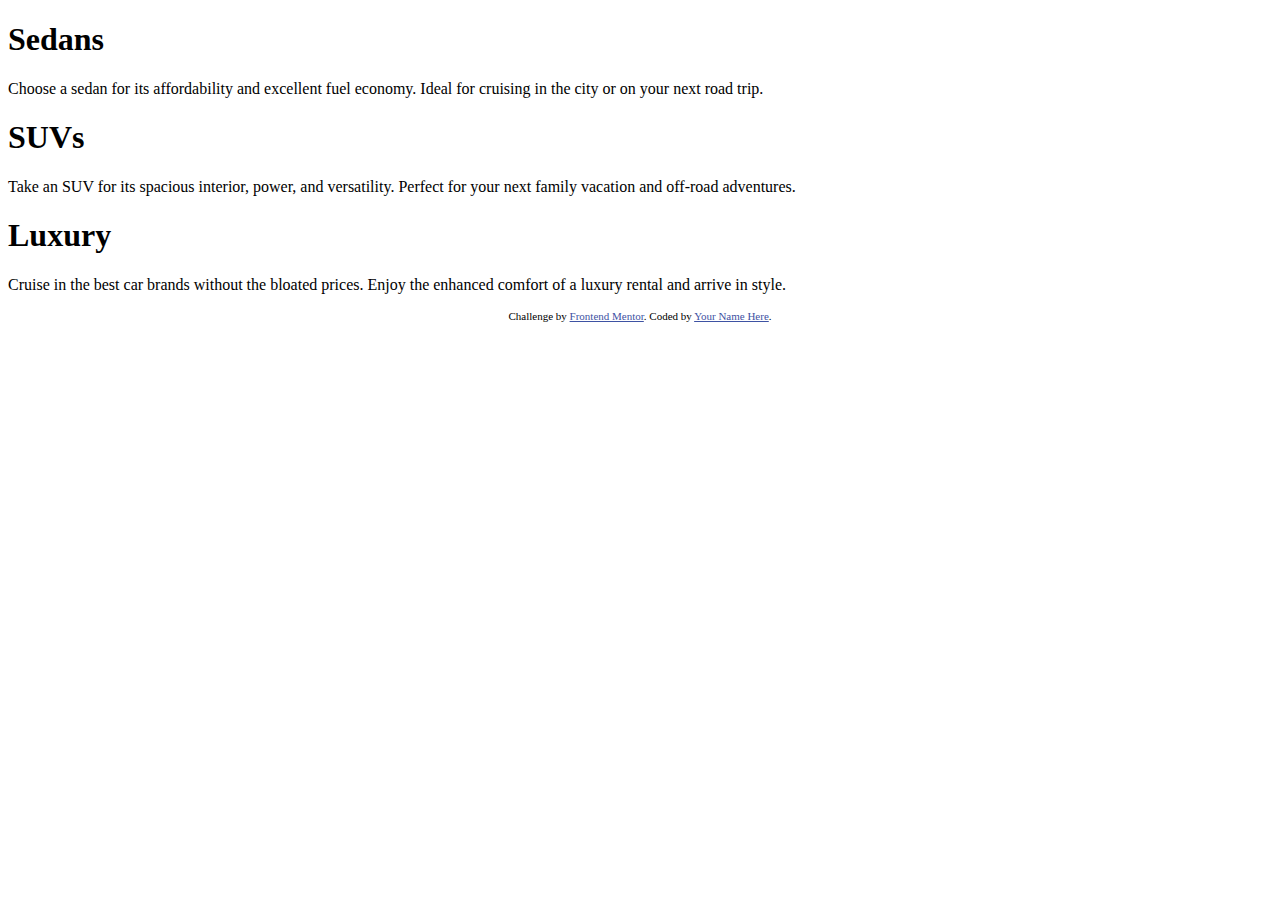
==== 3-column-preview-card-component-main/index.html @ bacdc198 "h1/p added" ====
<!DOCTYPE html>
<html lang="en">
<head>
  <meta charset="UTF-8">
  <meta name="viewport" content="width=device-width, initial-scale=1.0"> <!-- displays site properly based on user's device -->

  <link rel="icon" type="image/png" sizes="32x32" href="./images/favicon-32x32.png">
  <link rel="stylesheet" href="styles.css">
  
  <title>Frontend Mentor | 3-column preview card component</title>

  <!-- Feel free to remove these styles or customise in your own stylesheet 👍 -->
</head>
<body>
  
  <h1>Sedans</h1>
  <p>Choose a sedan for its affordability and excellent fuel economy. Ideal for cruising in the city 
  or on your next road trip.</p>

  <h1>SUVs</h1>
  <p>Take an SUV for its spacious interior, power, and versatility. Perfect for your next family vacation 
  and off-road adventures.</p>

 <h1>Luxury</h1>
  <p>Cruise in the best car brands without the bloated prices. Enjoy the enhanced comfort of a luxury 
  rental and arrive in style.</p>
  
  <div class="attribution">
    Challenge by <a href="https://www.frontendmentor.io?ref=challenge" target="_blank">Frontend Mentor</a>. 
    Coded by <a href="#">Your Name Here</a>.
  </div>
</body>
</html>
---- 3-column-preview-card-component-main/styles.css ----
.attribution { 
    font-size: 11px; 
    text-align: center; 
}
.attribution a { 
    color: hsl(228, 45%, 44%); 
}
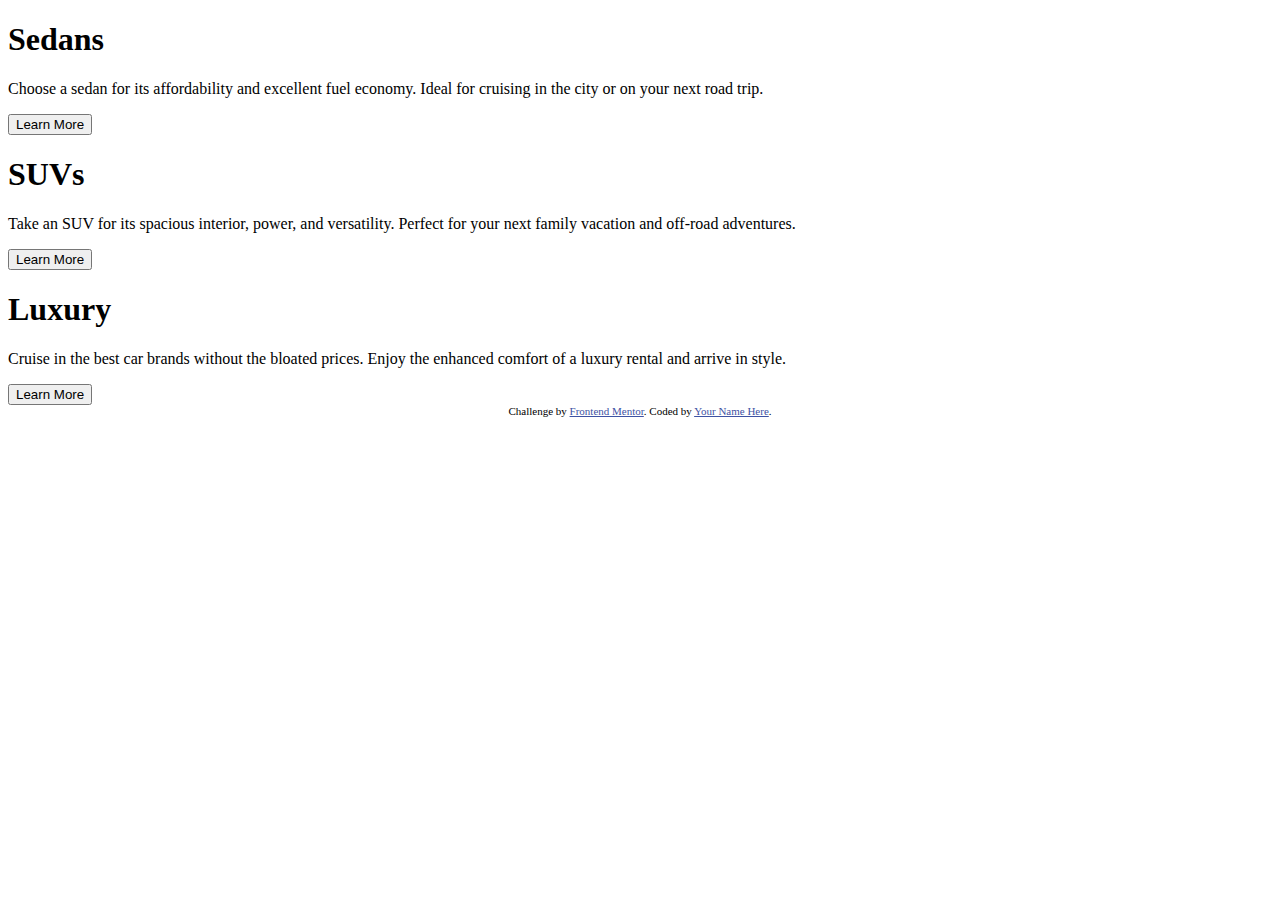
==== commit ecab40e3: "Buttons added" ====
--- a/3-column-preview-card-component-main/index.html
+++ b/3-column-preview-card-component-main/index.html
@@ -13,17 +13,29 @@
 </head>
 <body>
   
-  <h1>Sedans</h1>
-  <p>Choose a sedan for its affordability and excellent fuel economy. Ideal for cruising in the city 
-  or on your next road trip.</p>
+  <div class="card sedans">
+    <h1>Sedans</h1>
+    <p>Choose a sedan for its affordability and excellent fuel economy. Ideal for cruising in the city 
+    or on your next road trip.</p>
+  
+    <button>Learn More</button>
+  </div>
 
-  <h1>SUVs</h1>
-  <p>Take an SUV for its spacious interior, power, and versatility. Perfect for your next family vacation 
-  and off-road adventures.</p>
+  <div class="card suvs">
+    <h1>SUVs</h1>
+    <p>Take an SUV for its spacious interior, power, and versatility. Perfect for your next family vacation 
+    and off-road adventures.</p>
 
- <h1>Luxury</h1>
-  <p>Cruise in the best car brands without the bloated prices. Enjoy the enhanced comfort of a luxury 
-  rental and arrive in style.</p>
+    <button>Learn More</button>
+  </div>
+
+ <div class="card luxury">
+    <h1>Luxury</h1>
+    <p>Cruise in the best car brands without the bloated prices. Enjoy the enhanced comfort of a luxury 
+    rental and arrive in style.</p>
+
+    <button>Learn More</button>
+  </div>
   
   <div class="attribution">
     Challenge by <a href="https://www.frontendmentor.io?ref=challenge" target="_blank">Frontend Mentor</a>. 
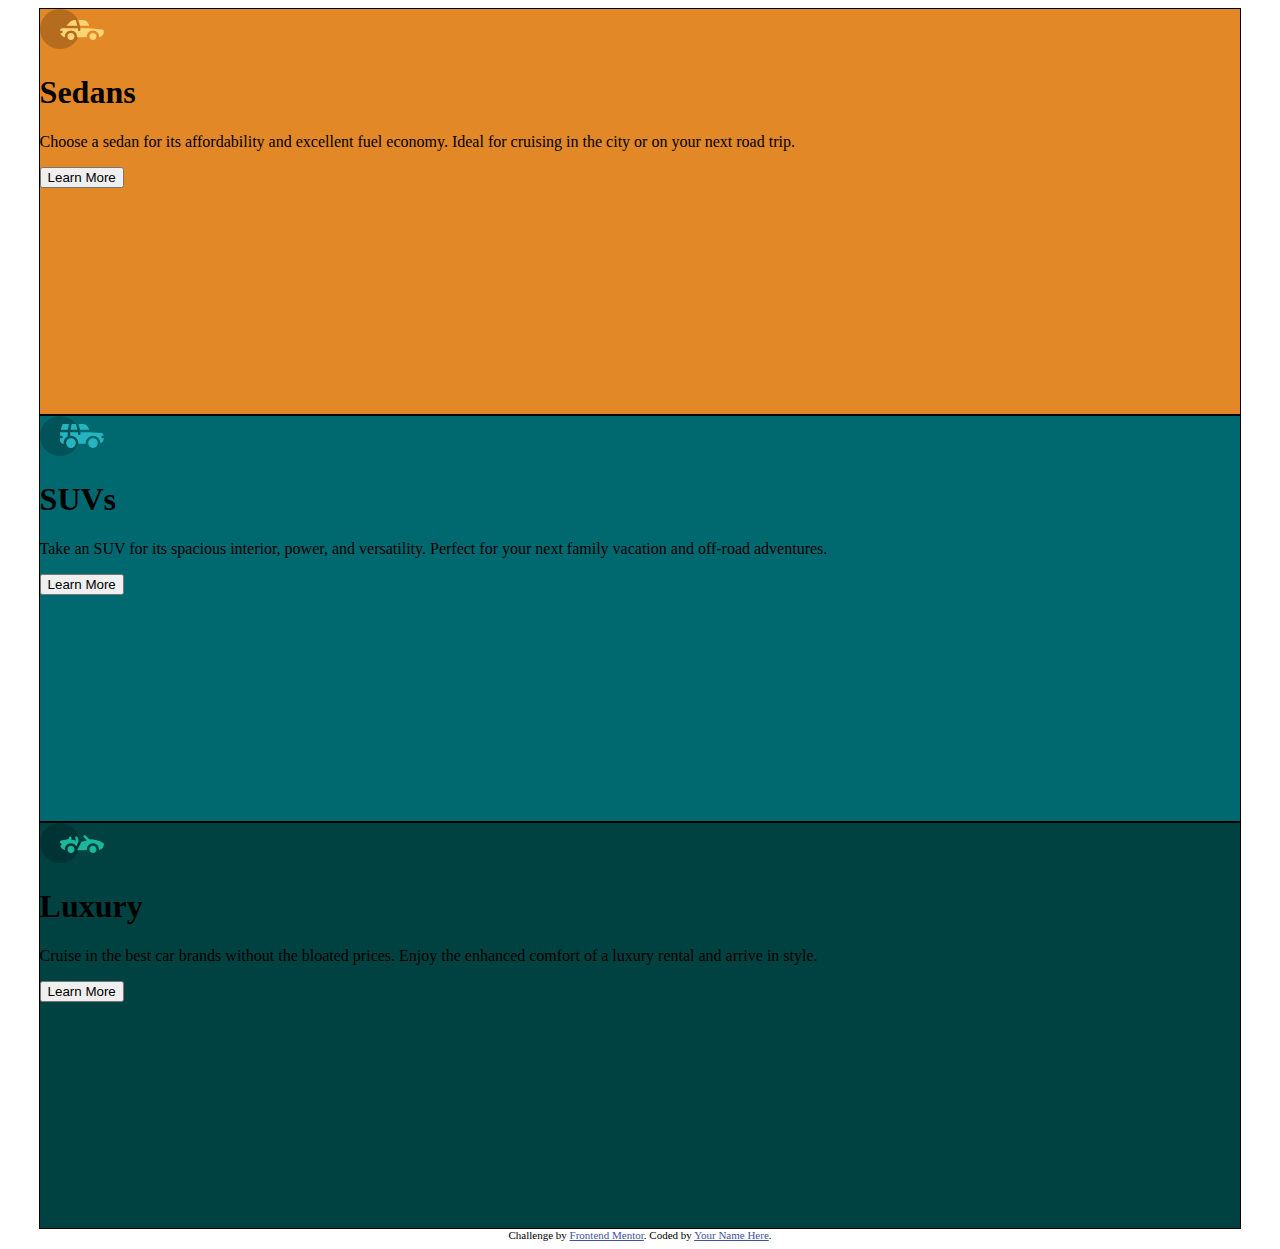
==== commit e9d8b7dd: "SVGs added" ====
--- a/3-column-preview-card-component-main/index.html
+++ b/3-column-preview-card-component-main/index.html
@@ -14,6 +14,7 @@
 <body>
   
   <div class="card sedans">
+    <img src="images/icon-sedans.svg" alt="Sedan Image">
     <h1>Sedans</h1>
     <p>Choose a sedan for its affordability and excellent fuel economy. Ideal for cruising in the city 
     or on your next road trip.</p>
@@ -22,6 +23,7 @@
   </div>
 
   <div class="card suvs">
+    <img src="images/icon-suvs.svg" alt="SUV Image">
     <h1>SUVs</h1>
     <p>Take an SUV for its spacious interior, power, and versatility. Perfect for your next family vacation 
     and off-road adventures.</p>
@@ -30,7 +32,8 @@
   </div>
 
  <div class="card luxury">
-    <h1>Luxury</h1>
+  <img src="images/icon-luxury.svg" alt="Luxury Image">  
+  <h1>Luxury</h1>
     <p>Cruise in the best car brands without the bloated prices. Enjoy the enhanced comfort of a luxury 
     rental and arrive in style.</p>
 
--- a/3-column-preview-card-component-main/styles.css
+++ b/3-column-preview-card-component-main/styles.css
@@ -1,3 +1,24 @@
+/* Cards */
+.card {
+    border: 1px solid black;
+    width: 95%;
+    height: 45vh;
+    margin: 0 auto;
+}
+
+.sedans {
+    background-color: hsl(31, 77%, 52%);
+}
+
+.suvs {
+    background-color: hsl(184, 100%, 22%);
+}
+
+.luxury {
+    background-color: hsl(179, 100%, 13%);
+}
+
+/* Footer */
 .attribution { 
     font-size: 11px; 
     text-align: center; 
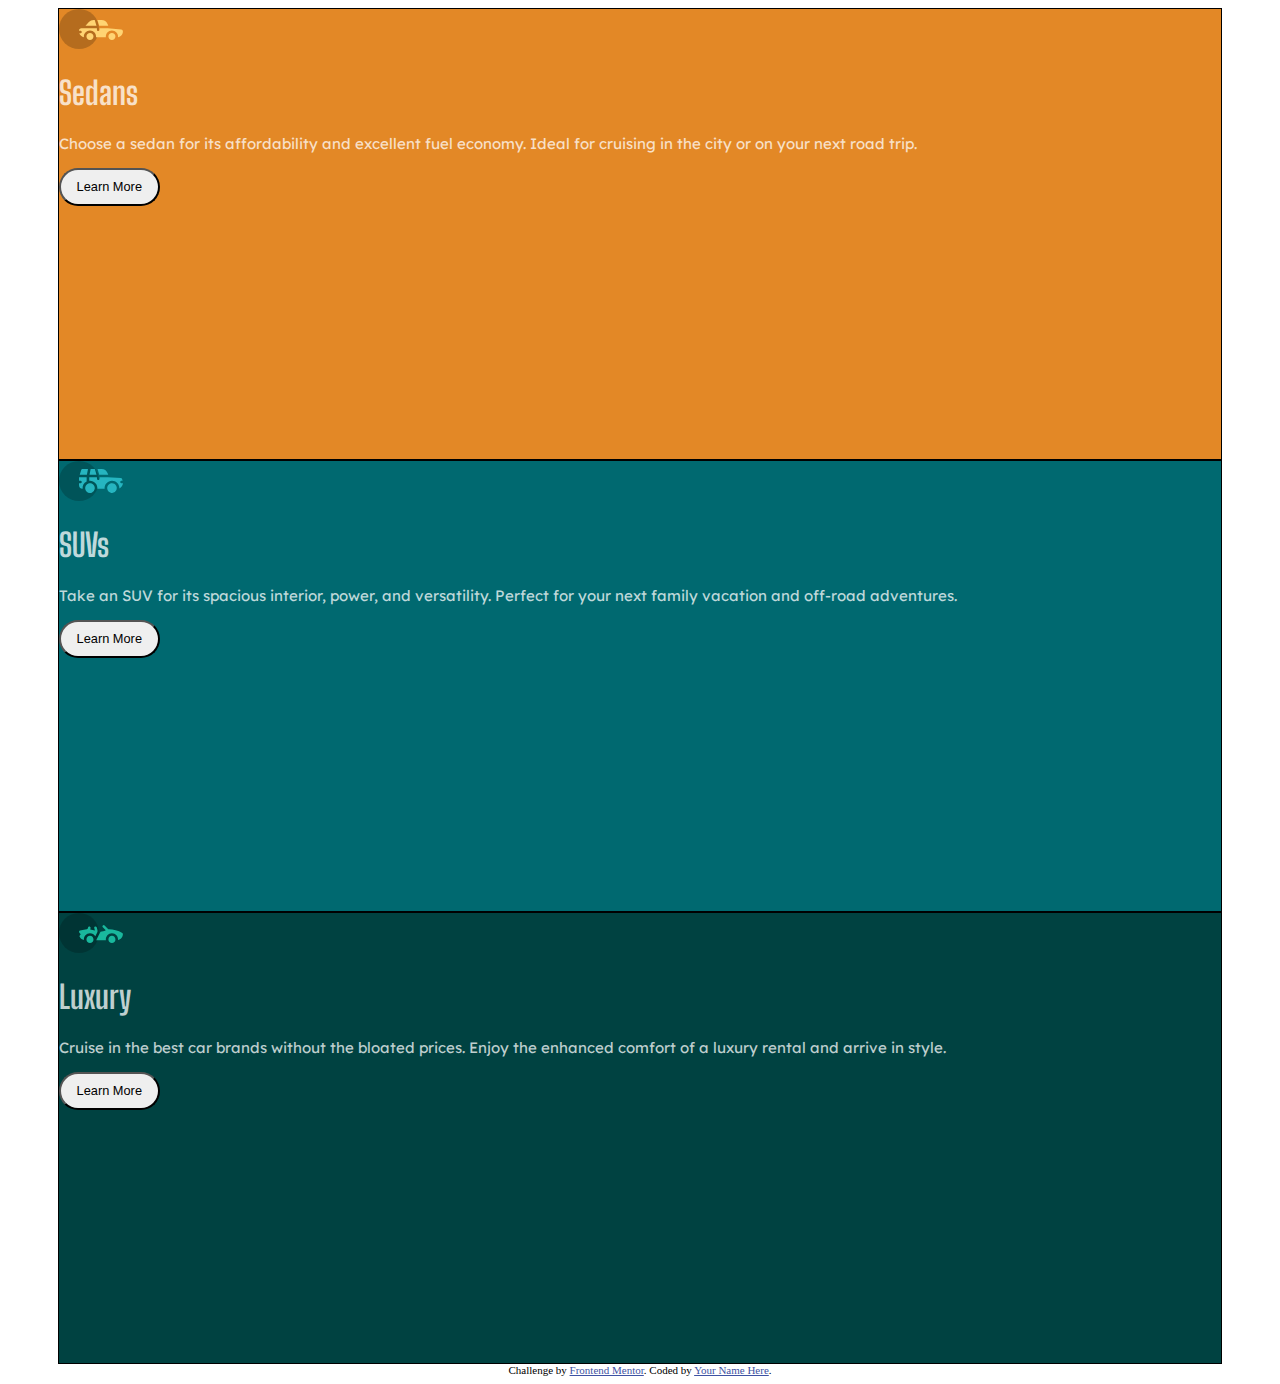
==== commit 34e6428e: "Fonts added" ====
--- a/3-column-preview-card-component-main/index.html
+++ b/3-column-preview-card-component-main/index.html
@@ -6,6 +6,10 @@
 
   <link rel="icon" type="image/png" sizes="32x32" href="./images/favicon-32x32.png">
   <link rel="stylesheet" href="styles.css">
+  <link rel="preconnect" href="https://fonts.gstatic.com">
+  <link href="https://fonts.googleapis.com/css2?family=Lexend+Deca&display=swap" rel="stylesheet">
+  <link rel="preconnect" href="https://fonts.gstatic.com">
+  <link href="https://fonts.googleapis.com/css2?family=Big+Shoulders+Display&family=Lexend+Deca&display=swap" rel="stylesheet">
   
   <title>Frontend Mentor | 3-column preview card component</title>
 
--- a/3-column-preview-card-component-main/styles.css
+++ b/3-column-preview-card-component-main/styles.css
@@ -1,8 +1,8 @@
 /* Cards */
 .card {
     border: 1px solid black;
-    width: 95%;
-    height: 45vh;
+    width: 92%;
+    height: 50vh;
     margin: 0 auto;
 }
 
@@ -18,6 +18,29 @@
     background-color: hsl(179, 100%, 13%);
 }
 
+
+/* Text */
+h1,
+p {
+    color: hsla(0, 0%, 100%, 0.75);
+}
+
+p {
+    font-size: 15px;
+    font-family: 'Lexend Deca', sans-serif;
+}
+
+h1 {
+    font-family: 'Big Shoulders Display', cursive;
+}
+
+/* Buttons */
+button {
+    border-radius: 5em;
+    padding: 0.75em 1.25em;
+    font-size: 0.8em;
+}
+
 /* Footer */
 .attribution { 
     font-size: 11px; 
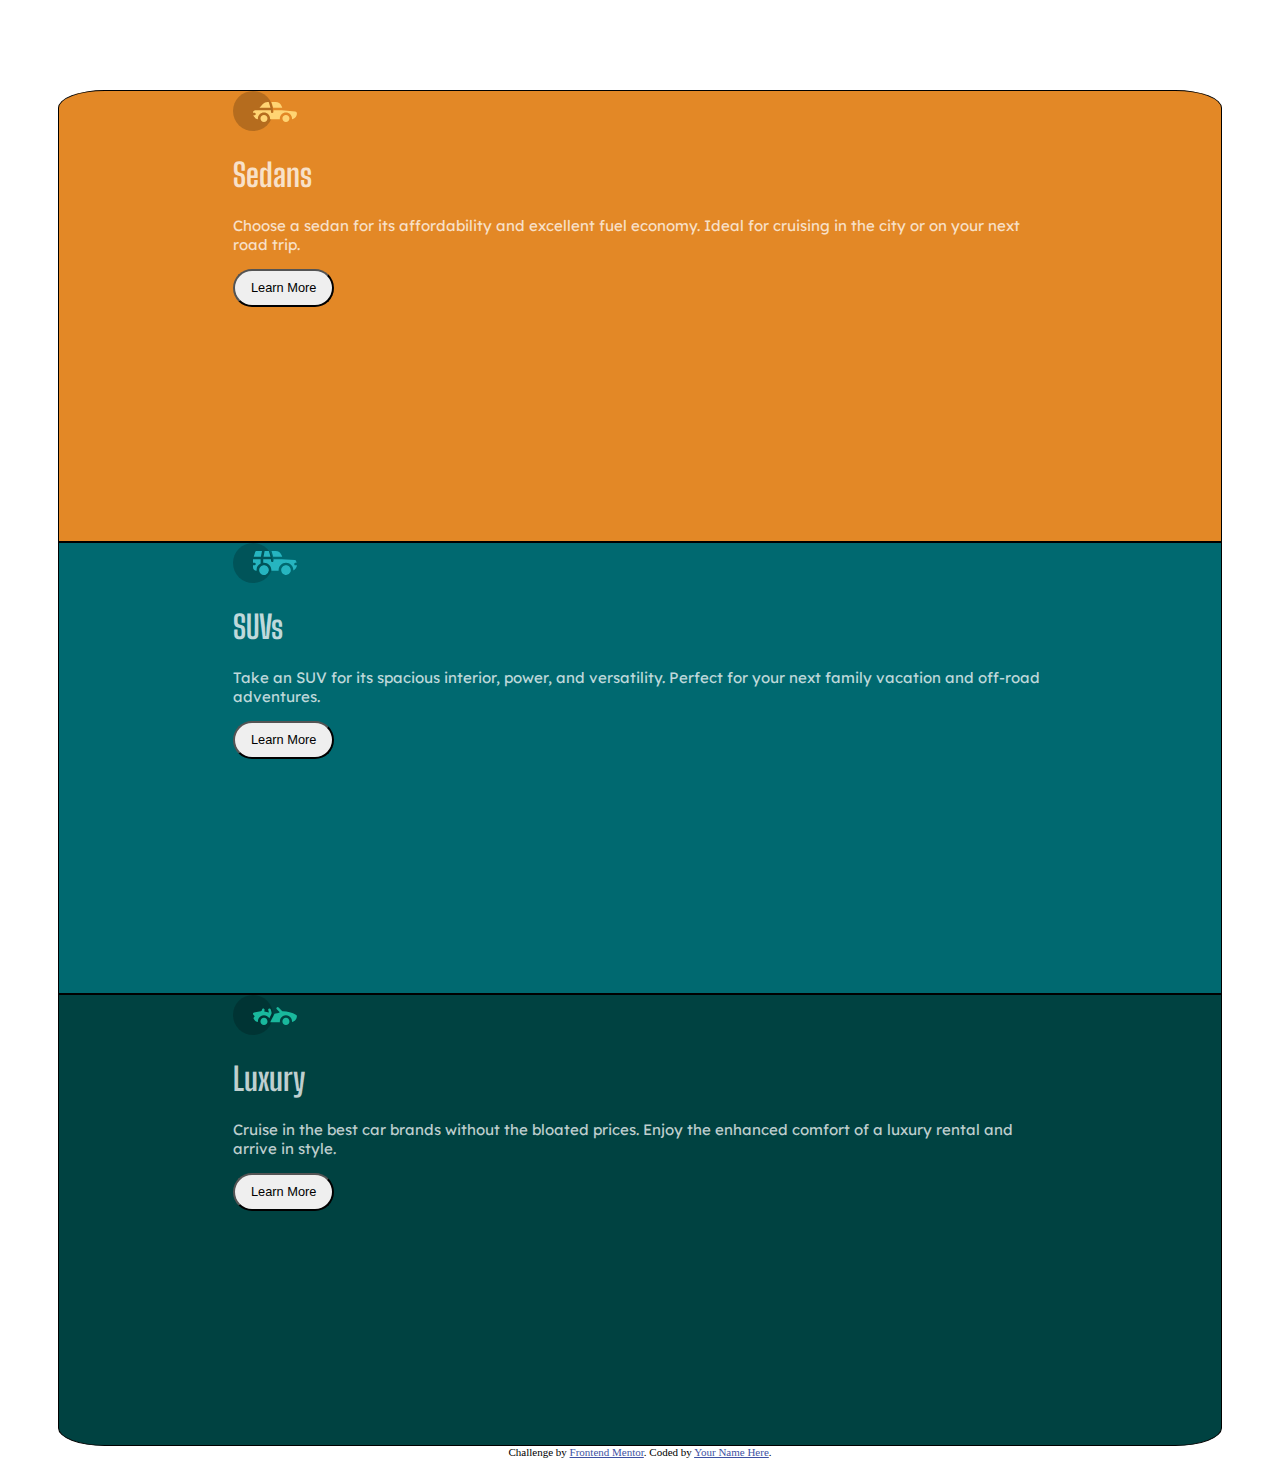
==== commit 9cadeeaa: "Content Div Added" ====
--- a/3-column-preview-card-component-main/index.html
+++ b/3-column-preview-card-component-main/index.html
@@ -18,30 +18,33 @@
 <body>
   
   <div class="card sedans">
-    <img src="images/icon-sedans.svg" alt="Sedan Image">
-    <h1>Sedans</h1>
-    <p>Choose a sedan for its affordability and excellent fuel economy. Ideal for cruising in the city 
-    or on your next road trip.</p>
-  
-    <button>Learn More</button>
+    <div id="sedans">
+      <img src="images/icon-sedans.svg" alt="Sedan Image">
+      <h1>Sedans</h1>
+      <p>Choose a sedan for its affordability and excellent fuel economy. Ideal for cruising in the city 
+      or on your next road trip.</p>
+      <button>Learn More</button>
+    </div>
   </div>
 
   <div class="card suvs">
-    <img src="images/icon-suvs.svg" alt="SUV Image">
-    <h1>SUVs</h1>
-    <p>Take an SUV for its spacious interior, power, and versatility. Perfect for your next family vacation 
-    and off-road adventures.</p>
-
-    <button>Learn More</button>
+    <div id="suvs">
+      <img src="images/icon-suvs.svg" alt="SUV Image">
+      <h1>SUVs</h1>
+      <p>Take an SUV for its spacious interior, power, and versatility. Perfect for your next family vacation 
+      and off-road adventures.</p>
+      <button>Learn More</button>
+    </div>
   </div>
 
  <div class="card luxury">
-  <img src="images/icon-luxury.svg" alt="Luxury Image">  
-  <h1>Luxury</h1>
-    <p>Cruise in the best car brands without the bloated prices. Enjoy the enhanced comfort of a luxury 
-    rental and arrive in style.</p>
-
-    <button>Learn More</button>
+   <div id="luxury">
+      <img src="images/icon-luxury.svg" alt="Luxury Image">  
+      <h1>Luxury</h1>
+      <p>Cruise in the best car brands without the bloated prices. Enjoy the enhanced comfort of a luxury 
+      rental and arrive in style.</p>
+      <button>Learn More</button>
+    </div>
   </div>
   
   <div class="attribution">
--- a/3-column-preview-card-component-main/styles.css
+++ b/3-column-preview-card-component-main/styles.css
@@ -3,19 +3,32 @@
     border: 1px solid black;
     width: 92%;
     height: 50vh;
-    margin: 0 auto;
 }
 
 .sedans {
     background-color: hsl(31, 77%, 52%);
+    margin: 10vh auto 0 auto;
+    border-top-right-radius: 4%;
+    border-top-left-radius: 4%;
+}
+
+#sedans,
+#suvs,
+#luxury {
+    width: 70%;
+    margin: 0 auto;
 }
 
 .suvs {
     background-color: hsl(184, 100%, 22%);
+    margin: 0 auto;
 }
 
 .luxury {
     background-color: hsl(179, 100%, 13%);
+    margin: 0 auto;
+    border-bottom-right-radius: 4%;
+    border-bottom-left-radius: 4%;
 }
 
 
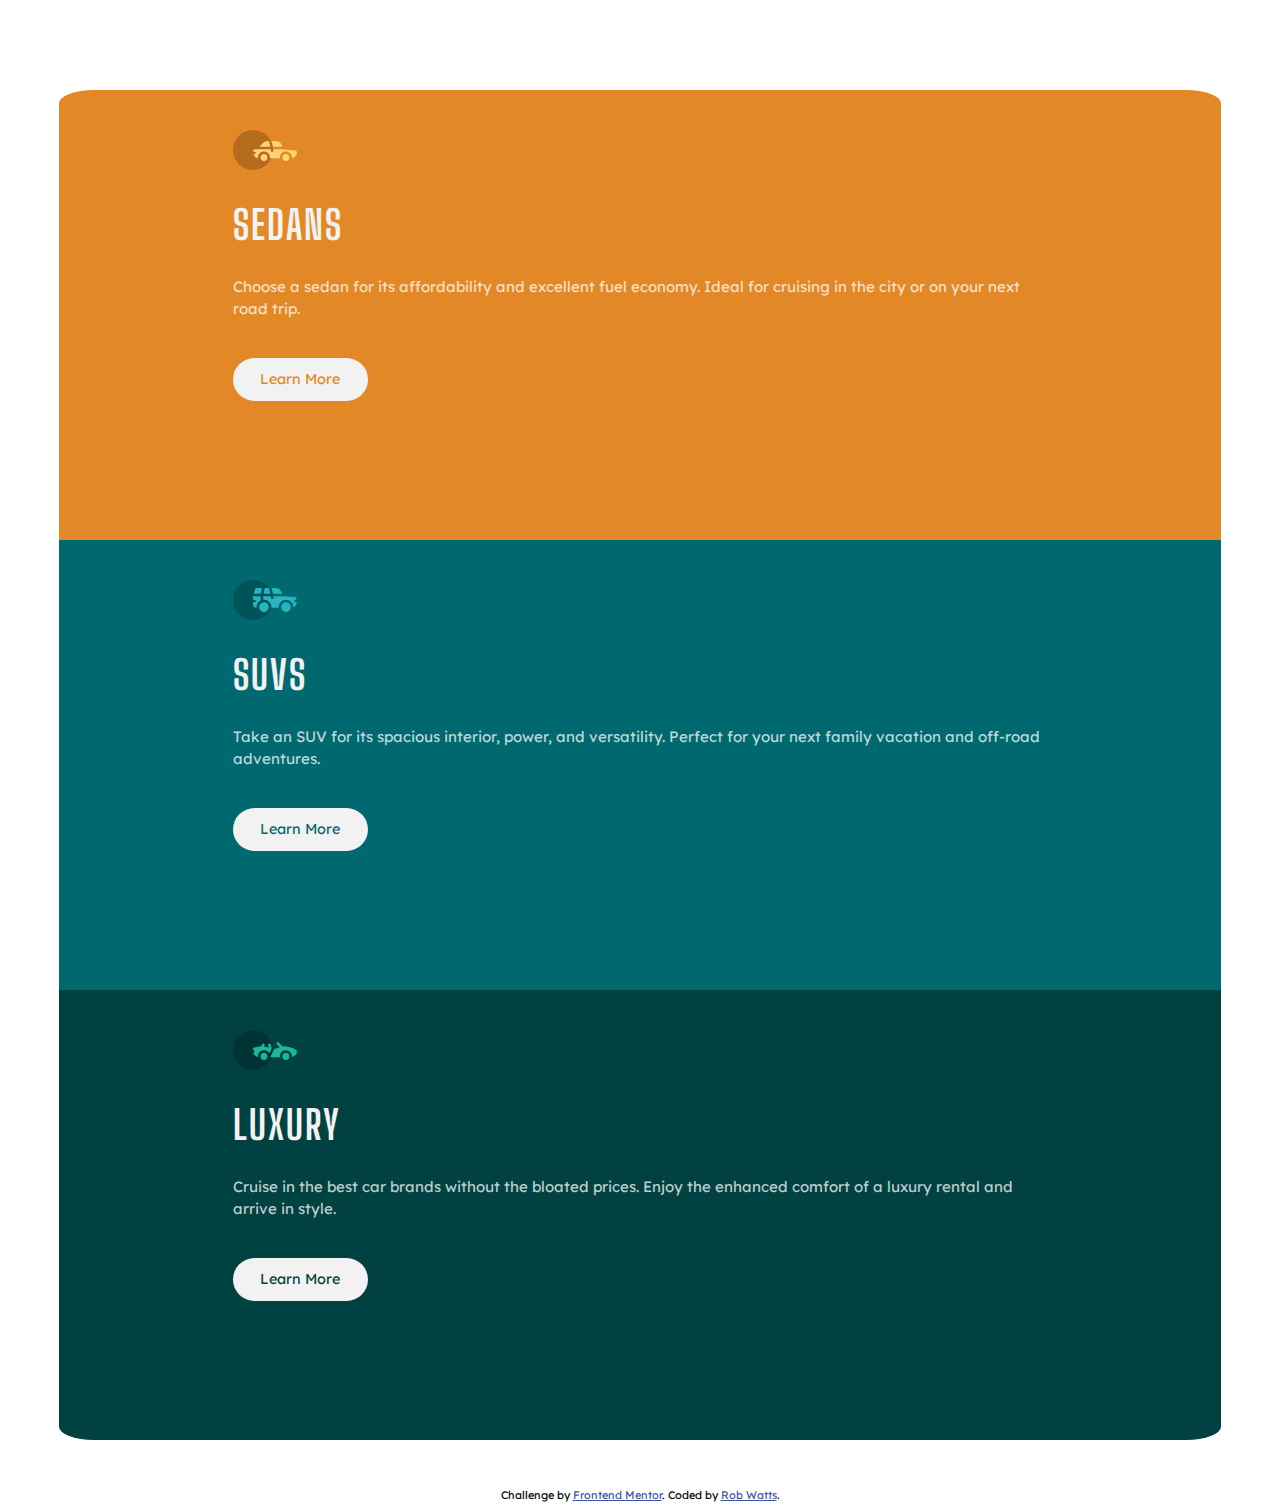
==== commit 8edfbf06: "Mobile complete" ====
--- a/3-column-preview-card-component-main/index.html
+++ b/3-column-preview-card-component-main/index.html
@@ -49,7 +49,7 @@
   
   <div class="attribution">
     Challenge by <a href="https://www.frontendmentor.io?ref=challenge" target="_blank">Frontend Mentor</a>. 
-    Coded by <a href="#">Your Name Here</a>.
+    Coded by <a href="http://robwatts.uk/">Rob Watts</a>.
   </div>
 </body>
 </html>--- a/3-column-preview-card-component-main/styles.css
+++ b/3-column-preview-card-component-main/styles.css
@@ -1,6 +1,9 @@
+.body {
+    background-color: hsl(0, 0%, 95%);
+}
+
 /* Cards */
 .card {
-    border: 1px solid black;
     width: 92%;
     height: 50vh;
 }
@@ -8,8 +11,8 @@
 .sedans {
     background-color: hsl(31, 77%, 52%);
     margin: 10vh auto 0 auto;
-    border-top-right-radius: 4%;
-    border-top-left-radius: 4%;
+    border-top-right-radius: 3%;
+    border-top-left-radius: 3%;
 }
 
 #sedans,
@@ -26,38 +29,65 @@
 
 .luxury {
     background-color: hsl(179, 100%, 13%);
-    margin: 0 auto;
-    border-bottom-right-radius: 4%;
-    border-bottom-left-radius: 4%;
+    margin: 0 auto 3em auto;
+    border-bottom-right-radius: 3%;
+    border-bottom-left-radius: 3%;
 }
 
 
 /* Text */
-h1,
-p {
-    color: hsla(0, 0%, 100%, 0.75);
-}
-
 p {
     font-size: 15px;
     font-family: 'Lexend Deca', sans-serif;
+    font-weight: 400;
+    margin-bottom: 2.5em;
+    color: hsla(0, 0%, 100%, 0.75);
+    line-height: 1.5em;
 }
 
 h1 {
     font-family: 'Big Shoulders Display', cursive;
+    font-size: 2.5em;
+    color: hsl(0, 0%, 95%);
+    text-transform: uppercase;
+    letter-spacing: 0.05em;
 }
 
 /* Buttons */
 button {
     border-radius: 5em;
-    padding: 0.75em 1.25em;
-    font-size: 0.8em;
+    padding: 0.85em 1.9em;
+    font-size: 0.9em;
+    font-family: 'Lexend Deca', sans-serif;
+    border: none;
+    background-color: hsl(0, 0%, 95%);
 }
+
+.sedans button {
+    color:hsl(31, 77%, 52%);
+}
+
+.suvs button {
+    color:hsl(184, 100%, 22%);
+}
+
+.luxury button {
+    color:hsl(179, 100%, 13%);
+}
+
+
+/* Img */
+img {
+    margin-top: 2.5em;
+}
+
 
 /* Footer */
 .attribution { 
     font-size: 11px; 
     text-align: center; 
+    font-family: 'Lexend Deca', sans-serif;
+    text-align: center;
 }
 .attribution a { 
     color: hsl(228, 45%, 44%); 
